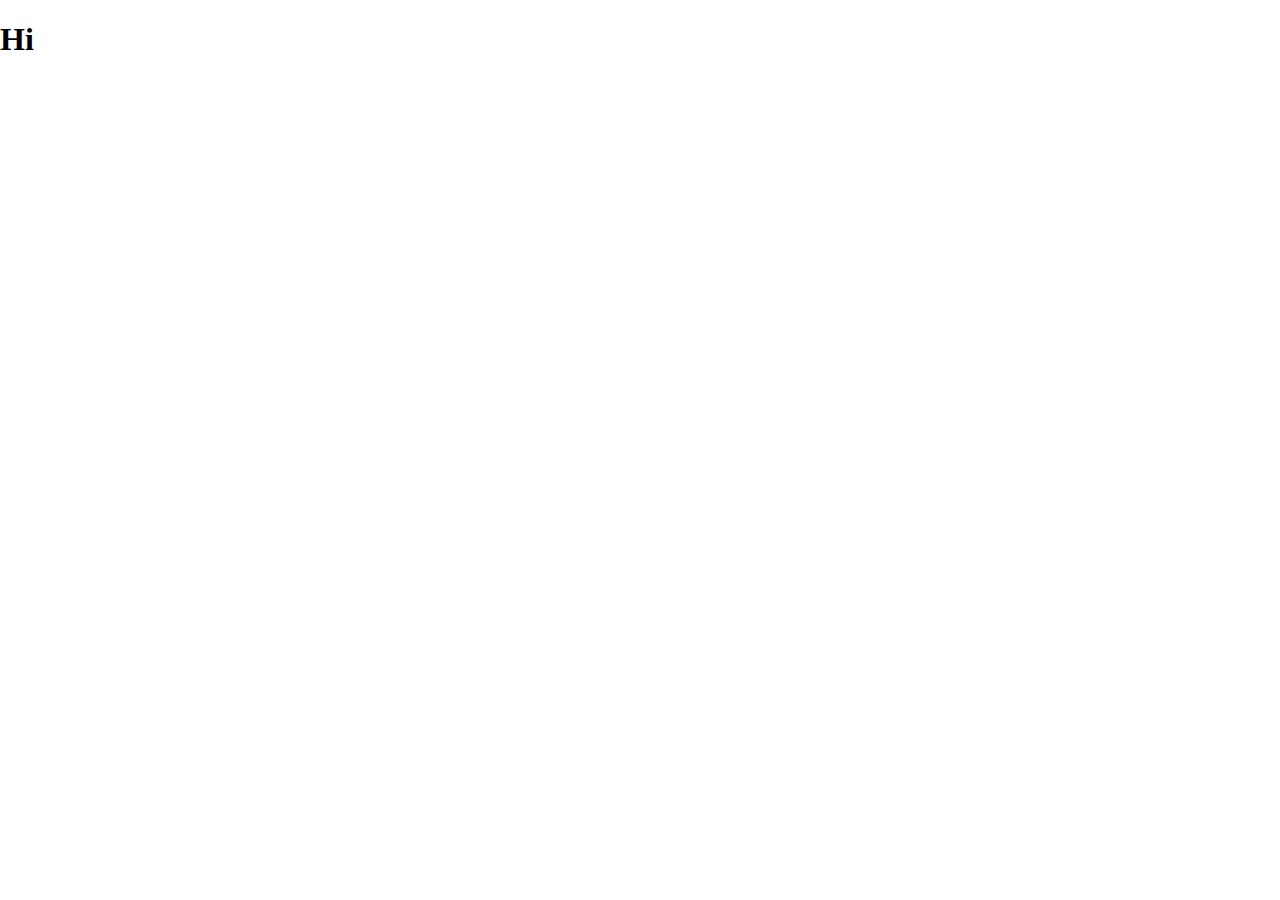
==== index.html @ 42f587ac "first commit" ====
<!DOCTYPE html>
<html lang="en">
<head>
    <meta charset="UTF-8">
    <meta name="viewport" content="width=device-width, initial-scale=1.0">
    <link href="/css/style.css" rel="stylesheet" type="text/css">
    <title>Home Page</title>
</head>
<body>
    <h1>Hi</h1>
</body>
</html>
---- css/style.css ----
html {
  font-size: 100%;
  box-sizing: border-box;
}

body {
  font-family: "";
  color: "";
  margin: 0;
  padding: 0;
}
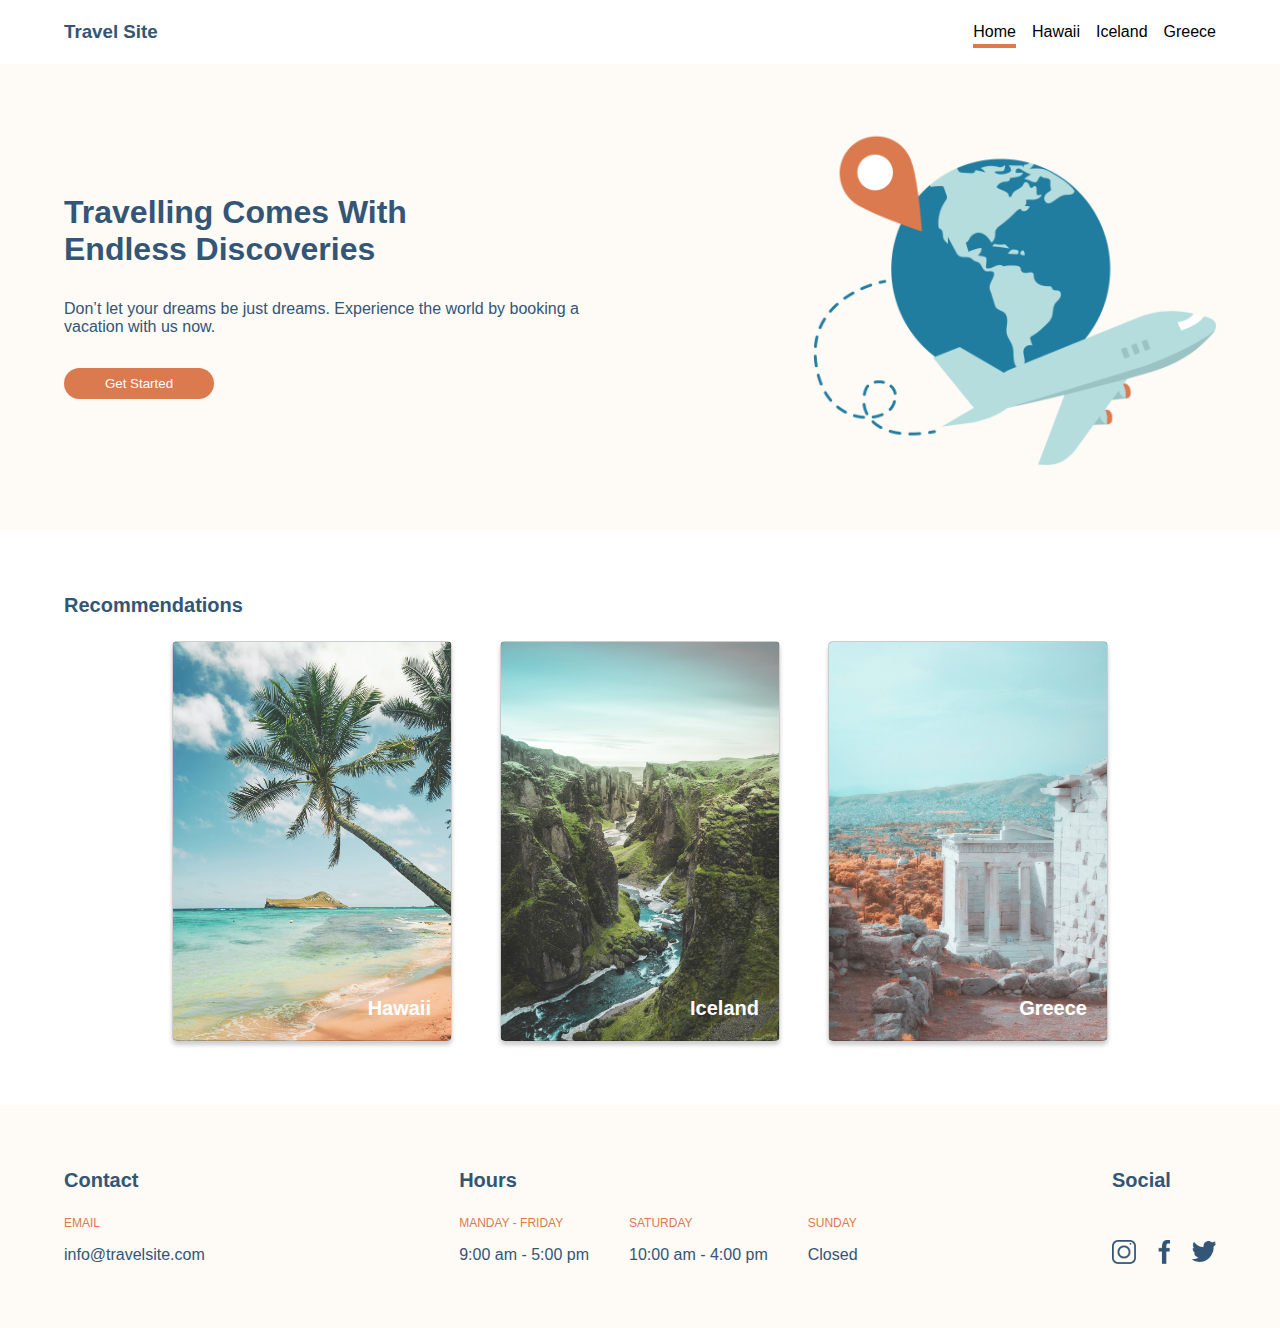
==== commit 054de1a1: "add styles to all pages" ====
--- a/index.html
+++ b/index.html
@@ -7,6 +7,86 @@
     <title>Home Page</title>
 </head>
 <body>
-    <h1>Hi</h1>
+    <header class="header">
+        <div class="logo">
+            <a href="/index.html" class="logo__link"><h3>Travel Site</h3></a>
+        </div>
+        <nav class="nav">
+            <ul class="nav__list">
+                <li class="nav__item"><a href="/index.html" class="nav__link--active">Home</a></li>
+                <li class="nav__item"><a href="./pages/hawaii.html" class="nav__link" >Hawaii</a></li>
+                <li class="nav__item"><a href="./pages/iceland.html" class="nav__link">Iceland</a></li>
+                <li class="nav__item"><a href="./pages/greece.html" class="nav__link">Greece</a></li>
+            </ul>
+        </nav>
+    </header>
+    <main>
+        <section class="hero">
+            <div class="hero__container">
+                <div class="hero__description">
+                    <h1 class="hero__heading">Travelling Comes With Endless Discoveries</h1>
+                    <p class="hero__copy">Don’t let your dreams be just dreams. Experience the world by booking a vacation with us now.</p>
+                    <button class="btn--primary">Get Started</button>
+                </div>
+                <div class="hero__img">
+                    <img src="/assets/Images/hero.png"/>
+                </div>
+            </div>
+        </section>
+        <section class="recommend">
+            <div class="recommend__container">
+                <h2 class="recommend__heading">Recommendations</h2>
+                <div class="recommend__card-container">
+                    <div class="recommend__card--country01">
+                        <h2 class="recommend__card-heading">Hawaii</h2>
+                    </div>
+                    <div class="recommend__card--country02">
+                        <h2 class="recommend__card-heading">Iceland</h2>
+                    </div>
+                    <div class="recommend__card--country03">
+                        <h2 class="recommend__card-heading">Greece</h2>
+                    </div>
+                </div>
+            </div>
+        </section>
+    </main>
+    <footer class="footer">
+        <div class="footer__container">
+            <div class="footer__contact">
+                <h2 class="footer__headings">Contact</h2>
+                <div class="footer__contact-wrapper">
+                    <p class="footer__label">email</p>
+                    <a href="mailto:info@travelsite.com" class="footer__contact-email">info@travelsite.com</a>
+                </div>
+            </div>
+            <div class="footer__hours">
+                <h2 class="footer__headings">Hours</h2>
+                <div class="footer__hours-container">
+                    <div class="footer__hours-wrapper">
+                        <p class="footer__label">manday - friday</p>
+                        <p class="footer__copy">9:00 am - 5:00 pm</p>
+                    </div>
+                    <div class="footer__hours-wrapper">
+                        <p class="footer__label">saturday</p>
+                        <p class="footer__copy">10:00 am - 4:00 pm</p>
+                    </div>
+                    <div class="footer__hours-wrapper">
+                        <p class="footer__label">sunday</p>
+                        <p class="footer__copy">Closed</p>
+                    </div>
+                </div>
+                    
+            </div>
+            <div class="footer__social">
+                <h2 class="footer__headings">Social</h2>
+                <div class="footer__social-wrapper">
+                    <img src="/assets/Icons/icon-instagram.png" class="footer__icon"/>
+                    <img src="/assets/Icons/icon-facebook.png" class="footer__icon"/>
+                    <img src="/assets/Icons/icon-twitter.png" class="footer__icon"/>
+                </div>
+                
+            </div>
+        </div>
+    </footer>
 </body>
 </html>--- a/css/style.css
+++ b/css/style.css
@@ -3,9 +3,297 @@
   box-sizing: border-box;
 }
 
+*, *::before, *::after {
+  box-sizing: inherit;
+}
+
 body {
-  font-family: "";
-  color: "";
   margin: 0;
   padding: 0;
+  color: #335576;
+  font-family: "Verdana", sans-serif;
+}
+
+h1, h2, h3 {
+  font-weight: 700;
+  margin: 0;
+}
+
+p {
+  margin: 0;
+}
+
+a, a:visited, a:active {
+  text-decoration: none;
+}
+
+/* Margines & Paddings */
+.header {
+  height: 4rem;
+  display: flex;
+  justify-content: space-between;
+  align-items: center;
+  width: 90%;
+  max-width: 75rem;
+  margin-inline: auto;
+  background-color: #FFFFFF;
+}
+
+.logo__link {
+  color: #335576;
+}
+
+.nav__list {
+  list-style-type: none;
+  display: flex;
+  gap: 1rem;
+}
+.nav__link, .nav__link--active {
+  color: rgb(0, 0, 0);
+  padding-bottom: 0.25rem;
+}
+.nav__link--active {
+  border-bottom: 0.25rem solid #DB7A4E;
+}
+
+.btn--primary {
+  background-color: #DB7A4E;
+  color: #FFFFFF;
+  border-radius: 1rem;
+  border: none;
+  padding: 0.5rem 2.5rem;
+  max-width: 9.375rem;
+}
+
+.hero {
+  width: 100%;
+  background-color: #FEFAF5;
+  padding-top: 4rem;
+  padding-bottom: 4rem;
+  background-image: none;
+}
+.hero__container {
+  display: flex;
+  justify-content: space-between;
+  align-items: center;
+  width: 90%;
+  max-width: 75rem;
+  margin-inline: auto;
+}
+.hero__description {
+  display: flex;
+  flex-direction: column;
+  width: 37.5rem;
+  gap: 2rem;
+}
+.hero__heading {
+  font-size: 2rem;
+  max-width: 20ch;
+}
+.hero__copy {
+  font-weight: 300;
+}
+.hero__img {
+  display: flex;
+  justify-content: flex-end;
+  width: 37.5rem;
+}
+.hero__img img {
+  width: 70%;
+}
+
+.recommend {
+  width: 100%;
+  background-color: #FFFFFF;
+  padding-top: 4rem;
+  padding-bottom: 4rem;
+  background-image: none;
+}
+.recommend__container {
+  width: 90%;
+  max-width: 75rem;
+  margin-inline: auto;
+}
+.recommend__heading {
+  font-size: 1.25rem;
+  margin-bottom: 1.5rem;
+}
+.recommend__card-container {
+  width: 90%;
+  margin-inline: auto;
+  display: flex;
+  justify-content: center;
+  gap: 3rem;
+}
+.recommend__card, .recommend__card--country03, .recommend__card--country02, .recommend__card--country01 {
+  display: flex;
+  justify-content: flex-end;
+  align-items: flex-end;
+  border-radius: 0.3125rem;
+  border: 1px solid rgba(0, 0, 0, 0.2);
+  box-shadow: 0 0.25rem 0.25rem rgba(0, 0, 0, 0.2);
+  width: 17.5rem;
+  height: 25rem;
+  background-size: cover;
+  background-repeat: no-repeat;
+  color: #FFFFFF;
+  padding: 1.25rem;
+}
+.recommend__card-heading {
+  font-size: 1.25rem;
+}
+.recommend__card--country01 {
+  background-image: url("/assets/Images/hawaii.jpg");
+}
+.recommend__card--country02 {
+  background-image: url("/assets/Images/iceland.jpg");
+}
+.recommend__card--country03 {
+  background-image: url("/assets/Images/greece.jpg");
+}
+
+.footer {
+  width: 100%;
+  background-color: #FEFAF5;
+  padding-top: 4rem;
+  padding-bottom: 4rem;
+  background-image: none;
+}
+.footer__container {
+  display: flex;
+  justify-content: space-between;
+  align-items: stretch;
+  width: 90%;
+  max-width: 75rem;
+  margin-inline: auto;
+}
+.footer__contact-wrapper {
+  display: flex;
+  flex-direction: column;
+}
+.footer__contact-email {
+  color: #335576;
+}
+.footer__label {
+  font-size: 0.75rem;
+  text-transform: uppercase;
+  color: #DB7A4E;
+  margin: 1.5rem 0 1rem;
+}
+.footer__hours {
+  display: flex;
+  flex-direction: column;
+}
+.footer__hours-container {
+  display: flex;
+  flex-direction: row;
+  gap: 2.5rem;
+}
+.footer__hours-wrapper {
+  display: flex;
+  flex-direction: column;
+  align-items: flex-start;
+}
+.footer__social {
+  display: flex;
+  flex-direction: column;
+  justify-content: space-between;
+}
+.footer__social-wrapper {
+  display: flex;
+  gap: 1rem;
+}
+.footer__icon {
+  width: 1.5rem;
+  height: 1.5rem;
+  object-fit: contain;
+}
+.footer__headings {
+  font-size: 1.25rem;
+}
+
+.body {
+  display: grid;
+  grid-template-rows: auto 2fr auto;
+  height: 100vh;
+}
+.body .section, .body .section--country03, .body .section--country02, .body .section--country01 {
+  background-size: 100%;
+  background-repeat: no-repeat;
+  height: 100%;
+}
+.body .section--country01 {
+  width: 100%;
+  background-color: #FFFFFF;
+  padding-top: 4rem;
+  padding-bottom: 4rem;
+  background-image: url("/assets/Images/hawaii.jpg");
+}
+.body .section--country02 {
+  width: 100%;
+  background-color: #FFFFFF;
+  padding-top: 4rem;
+  padding-bottom: 4rem;
+  background-image: url("/assets/Images/iceland.jpg");
+}
+.body .section--country03 {
+  width: 100%;
+  background-color: #FFFFFF;
+  padding-top: 4rem;
+  padding-bottom: 4rem;
+  background-image: url("/assets/Images/greece.jpg");
+}
+.body .section__container {
+  width: 90%;
+  max-width: 75rem;
+  margin-inline: auto;
+  display: flex;
+  flex-direction: column;
+  gap: 3rem;
+}
+.body .section__heading {
+  color: #FFFFFF;
+  font-size: 4rem;
+}
+.body .section .card__container, .body .section--country01 .card__container, .body .section--country02 .card__container, .body .section--country03 .card__container {
+  width: 90%;
+  margin-inline: auto;
+  display: flex;
+  justify-content: center;
+  gap: 3rem;
+}
+.body .section .card__container .card, .body .section--country01 .card__container .card, .body .section--country02 .card__container .card, .body .section--country03 .card__container .card {
+  display: flex;
+  flex-direction: column;
+  justify-content: center;
+  align-items: center;
+  gap: 1.25rem;
+  background-color: #FFFFFF;
+  border-radius: 0.3125rem;
+  width: 15.625rem;
+  min-height: 21.875rem;
+  padding: 1.25rem;
+  text-align: center;
+}
+.body .section .card__container .card__heading-wrapper, .body .section--country01 .card__container .card__heading-wrapper, .body .section--country02 .card__container .card__heading-wrapper, .body .section--country03 .card__container .card__heading-wrapper {
+  font-size: 1rem;
+  color: rgb(0, 0, 0);
+  border-bottom: 2px solid rgb(0, 0, 0);
+  padding-bottom: 0.25rem;
+  width: 100%;
+}
+.body .section .card__container .card__copy-wrapper, .body .section--country01 .card__container .card__copy-wrapper, .body .section--country02 .card__container .card__copy-wrapper, .body .section--country03 .card__container .card__copy-wrapper {
+  width: 100%;
+  display: flex;
+  flex-direction: column;
+  gap: 1rem;
+}
+.body .section .card__container .card-copy, .body .section--country01 .card__container .card-copy, .body .section--country02 .card__container .card-copy, .body .section--country03 .card__container .card-copy {
+  color: rgb(0, 0, 0);
+  background: #FEFAF5;
+  width: 100%;
+  padding: 1rem;
+}
+.body .footer {
+  align-self: flex-end;
 }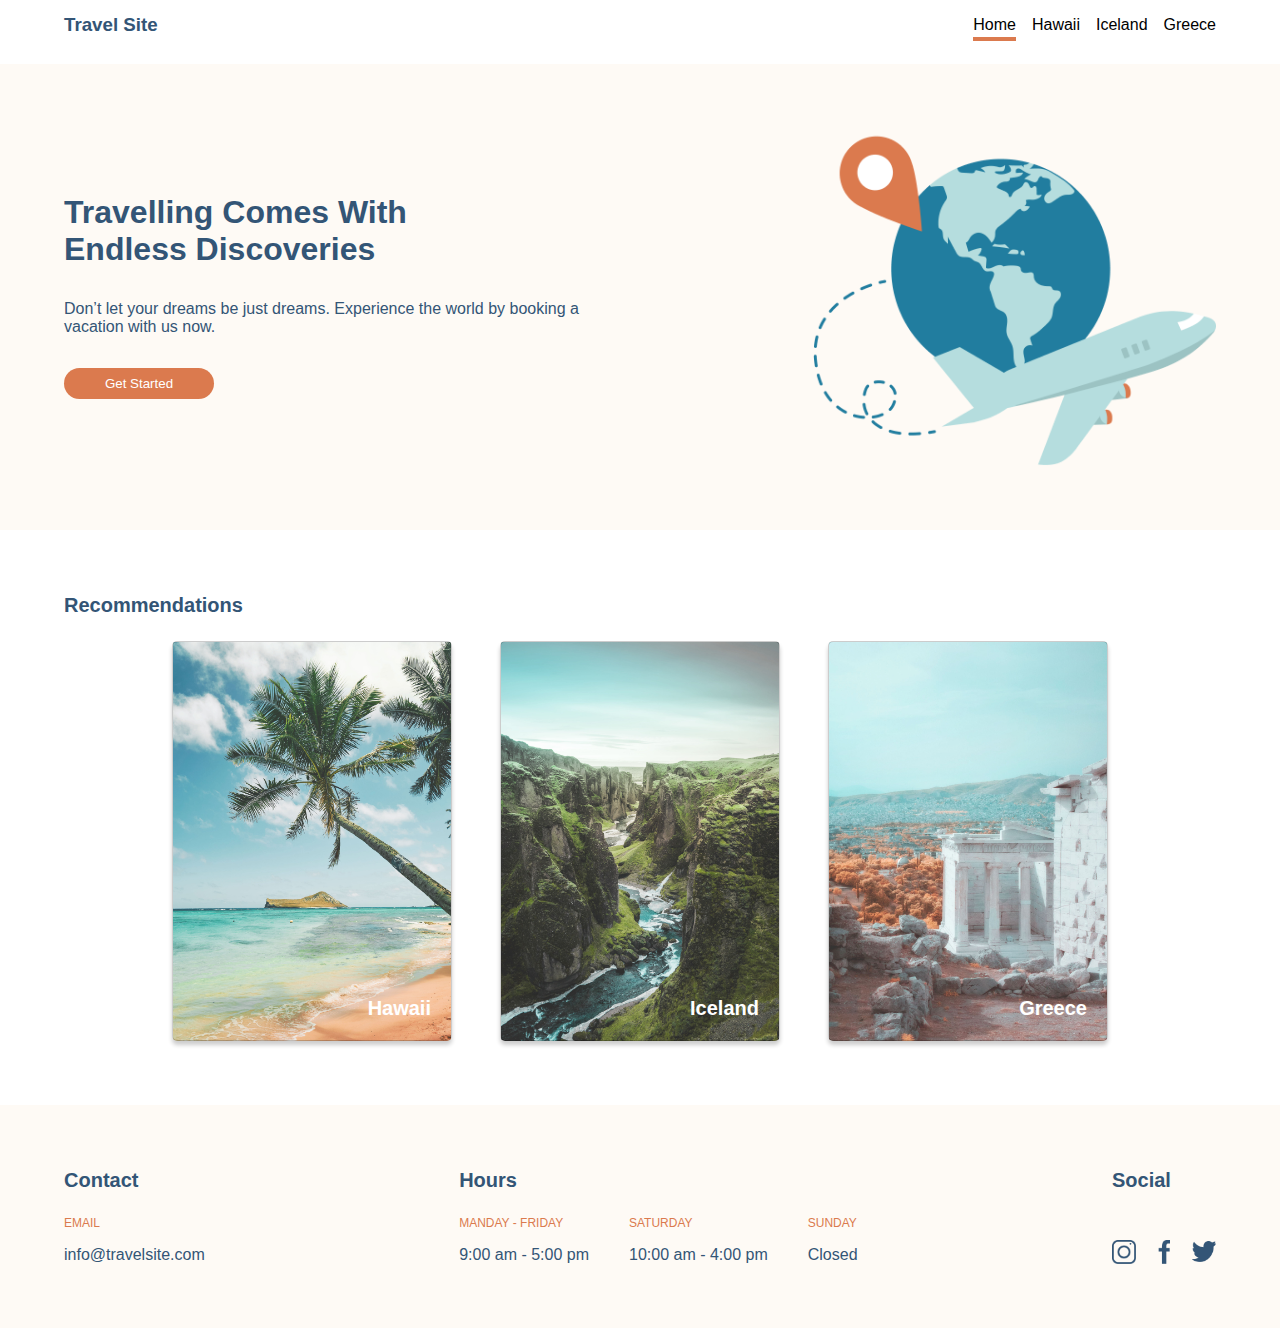
==== commit d986be58: "sass updated" ====
--- a/index.html
+++ b/index.html
@@ -6,19 +6,21 @@
     <link href="/css/style.css" rel="stylesheet" type="text/css">
     <title>Home Page</title>
 </head>
-<body>
+<body class="body">
     <header class="header">
-        <div class="logo">
-            <a href="/index.html" class="logo__link"><h3>Travel Site</h3></a>
+        <div class="header__container">
+            <div class="logo">
+                <a href="/index.html" class="logo__link"><h3>Travel Site</h3></a>
+            </div>
+            <nav class="nav">
+                <ul class="nav__list">
+                    <li class="nav__item"><a href="/index.html" class="nav__link--active">Home</a></li>
+                    <li class="nav__item"><a href="./pages/hawaii.html" class="nav__link" >Hawaii</a></li>
+                    <li class="nav__item"><a href="./pages/iceland.html" class="nav__link">Iceland</a></li>
+                    <li class="nav__item"><a href="./pages/greece.html" class="nav__link">Greece</a></li>
+                </ul>
+            </nav>
         </div>
-        <nav class="nav">
-            <ul class="nav__list">
-                <li class="nav__item"><a href="/index.html" class="nav__link--active">Home</a></li>
-                <li class="nav__item"><a href="./pages/hawaii.html" class="nav__link" >Hawaii</a></li>
-                <li class="nav__item"><a href="./pages/iceland.html" class="nav__link">Iceland</a></li>
-                <li class="nav__item"><a href="./pages/greece.html" class="nav__link">Greece</a></li>
-            </ul>
-        </nav>
     </header>
     <main>
         <section class="hero">
@@ -37,15 +39,21 @@
             <div class="recommend__container">
                 <h2 class="recommend__heading">Recommendations</h2>
                 <div class="recommend__card-container">
-                    <div class="recommend__card--country01">
-                        <h2 class="recommend__card-heading">Hawaii</h2>
-                    </div>
-                    <div class="recommend__card--country02">
-                        <h2 class="recommend__card-heading">Iceland</h2>
-                    </div>
-                    <div class="recommend__card--country03">
-                        <h2 class="recommend__card-heading">Greece</h2>
-                    </div>
+                    <a href="./pages/hawaii.html">
+                        <div class="recommend__card--country01">
+                            <h2 class="recommend__card-heading">Hawaii</h2>
+                        </div>
+                    </a>
+                    <a href="./pages/iceland.html">
+                        <div class="recommend__card--country02">
+                            <h2 class="recommend__card-heading">Iceland</h2>
+                        </div>
+                    </a>
+                    <a href="./pages/greece.html">
+                        <div class="recommend__card--country03">
+                            <h2 class="recommend__card-heading">Greece</h2>
+                        </div>
+                    </a>
                 </div>
             </div>
         </section>
--- a/css/style.css
+++ b/css/style.css
@@ -30,13 +30,16 @@
 /* Margines & Paddings */
 .header {
   height: 4rem;
+  width: 100%;
+  background-color: #FFFFFF;
+  position: fixed;
+}
+.header__container {
   display: flex;
   justify-content: space-between;
   align-items: center;
-  width: 90%;
-  max-width: 75rem;
-  margin-inline: auto;
-  background-color: #FFFFFF;
+  width: min(90%, 75rem);
+  margin-inline: auto;
 }
 
 .logo__link {
@@ -65,19 +68,89 @@
   max-width: 9.375rem;
 }
 
+.footer {
+  width: 100%;
+  background-color: #FEFAF5;
+  padding-top: 4rem;
+  padding-bottom: 4rem;
+  background-image: none;
+}
+.footer__container {
+  display: flex;
+  justify-content: space-between;
+  align-items: stretch;
+  width: min(90%, 75rem);
+  margin-inline: auto;
+}
+@media (max-width: 56.25rem) {
+  .footer__container {
+    flex-direction: column;
+    gap: 3rem;
+  }
+}
+.footer__contact-wrapper {
+  display: flex;
+  flex-direction: column;
+}
+.footer__contact-email {
+  color: #335576;
+}
+.footer__label {
+  font-size: 0.75rem;
+  text-transform: uppercase;
+  color: #DB7A4E;
+  margin-bottom: 1rem;
+}
+.footer__hours {
+  display: flex;
+  flex-direction: column;
+}
+.footer__hours-container {
+  display: flex;
+  gap: 2.5rem;
+}
+@media (max-width: 34.375rem) {
+  .footer__hours-container {
+    flex-wrap: wrap;
+  }
+}
+.footer__hours-wrapper {
+  display: flex;
+  flex-direction: column;
+  align-items: flex-start;
+}
+.footer__social {
+  display: flex;
+  flex-direction: column;
+  justify-content: space-between;
+}
+.footer__social-wrapper {
+  display: flex;
+  gap: 1rem;
+}
+.footer__icon {
+  width: 1.5rem;
+  height: 1.5rem;
+  object-fit: contain;
+}
+.footer__headings {
+  font-size: 1.25rem;
+  margin-bottom: 1.5rem;
+}
+
 .hero {
   width: 100%;
   background-color: #FEFAF5;
   padding-top: 4rem;
   padding-bottom: 4rem;
   background-image: none;
+  padding-top: 8rem;
 }
 .hero__container {
   display: flex;
   justify-content: space-between;
   align-items: center;
-  width: 90%;
-  max-width: 75rem;
+  width: min(90%, 75rem);
   margin-inline: auto;
 }
 .hero__description {
@@ -85,6 +158,12 @@
   flex-direction: column;
   width: 37.5rem;
   gap: 2rem;
+}
+@media (max-width: 56.25rem) {
+  .hero__description {
+    align-items: center;
+    text-align: center;
+  }
 }
 .hero__heading {
   font-size: 2rem;
@@ -98,6 +177,11 @@
   justify-content: flex-end;
   width: 37.5rem;
 }
+@media (max-width: 56.25rem) {
+  .hero__img {
+    display: none;
+  }
+}
 .hero__img img {
   width: 70%;
 }
@@ -110,20 +194,30 @@
   background-image: none;
 }
 .recommend__container {
-  width: 90%;
-  max-width: 75rem;
+  width: min(90%, 75rem);
   margin-inline: auto;
 }
 .recommend__heading {
   font-size: 1.25rem;
   margin-bottom: 1.5rem;
 }
+@media (max-width: 56.25rem) {
+  .recommend__heading {
+    text-align: center;
+  }
+}
 .recommend__card-container {
   width: 90%;
   margin-inline: auto;
   display: flex;
   justify-content: center;
   gap: 3rem;
+}
+@media (max-width: 56.25rem) {
+  .recommend__card-container {
+    flex-direction: column;
+    align-items: center;
+  }
 }
 .recommend__card, .recommend__card--country03, .recommend__card--country02, .recommend__card--country01 {
   display: flex;
@@ -152,73 +246,16 @@
   background-image: url("/assets/Images/greece.jpg");
 }
 
-.footer {
-  width: 100%;
-  background-color: #FEFAF5;
-  padding-top: 4rem;
-  padding-bottom: 4rem;
-  background-image: none;
-}
-.footer__container {
-  display: flex;
-  justify-content: space-between;
-  align-items: stretch;
-  width: 90%;
-  max-width: 75rem;
-  margin-inline: auto;
-}
-.footer__contact-wrapper {
-  display: flex;
-  flex-direction: column;
-}
-.footer__contact-email {
-  color: #335576;
-}
-.footer__label {
-  font-size: 0.75rem;
-  text-transform: uppercase;
-  color: #DB7A4E;
-  margin: 1.5rem 0 1rem;
-}
-.footer__hours {
-  display: flex;
-  flex-direction: column;
-}
-.footer__hours-container {
-  display: flex;
-  flex-direction: row;
-  gap: 2.5rem;
-}
-.footer__hours-wrapper {
-  display: flex;
-  flex-direction: column;
-  align-items: flex-start;
-}
-.footer__social {
-  display: flex;
-  flex-direction: column;
-  justify-content: space-between;
-}
-.footer__social-wrapper {
-  display: flex;
-  gap: 1rem;
-}
-.footer__icon {
-  width: 1.5rem;
-  height: 1.5rem;
-  object-fit: contain;
-}
-.footer__headings {
-  font-size: 1.25rem;
-}
-
 .body {
-  display: grid;
-  grid-template-rows: auto 2fr auto;
   height: 100vh;
+  display: flex;
+  flex-direction: column;
+}
+.body .main {
+  flex-grow: 1;
 }
 .body .section, .body .section--country03, .body .section--country02, .body .section--country01 {
-  background-size: 100%;
+  background-size: cover;
   background-repeat: no-repeat;
   height: 100%;
 }
@@ -228,6 +265,7 @@
   padding-top: 4rem;
   padding-bottom: 4rem;
   background-image: url("/assets/Images/hawaii.jpg");
+  padding-top: 8rem;
 }
 .body .section--country02 {
   width: 100%;
@@ -235,6 +273,7 @@
   padding-top: 4rem;
   padding-bottom: 4rem;
   background-image: url("/assets/Images/iceland.jpg");
+  padding-top: 8rem;
 }
 .body .section--country03 {
   width: 100%;
@@ -242,10 +281,10 @@
   padding-top: 4rem;
   padding-bottom: 4rem;
   background-image: url("/assets/Images/greece.jpg");
+  padding-top: 8rem;
 }
 .body .section__container {
-  width: 90%;
-  max-width: 75rem;
+  width: min(90%, 75rem);
   margin-inline: auto;
   display: flex;
   flex-direction: column;
@@ -255,12 +294,23 @@
   color: #FFFFFF;
   font-size: 4rem;
 }
+@media (max-width: 56.25rem) {
+  .body .section__heading {
+    text-align: center;
+  }
+}
 .body .section .card__container, .body .section--country01 .card__container, .body .section--country02 .card__container, .body .section--country03 .card__container {
   width: 90%;
   margin-inline: auto;
   display: flex;
   justify-content: center;
   gap: 3rem;
+}
+@media (max-width: 56.25rem) {
+  .body .section .card__container, .body .section--country01 .card__container, .body .section--country02 .card__container, .body .section--country03 .card__container {
+    flex-direction: column;
+    align-items: center;
+  }
 }
 .body .section .card__container .card, .body .section--country01 .card__container .card, .body .section--country02 .card__container .card, .body .section--country03 .card__container .card {
   display: flex;
